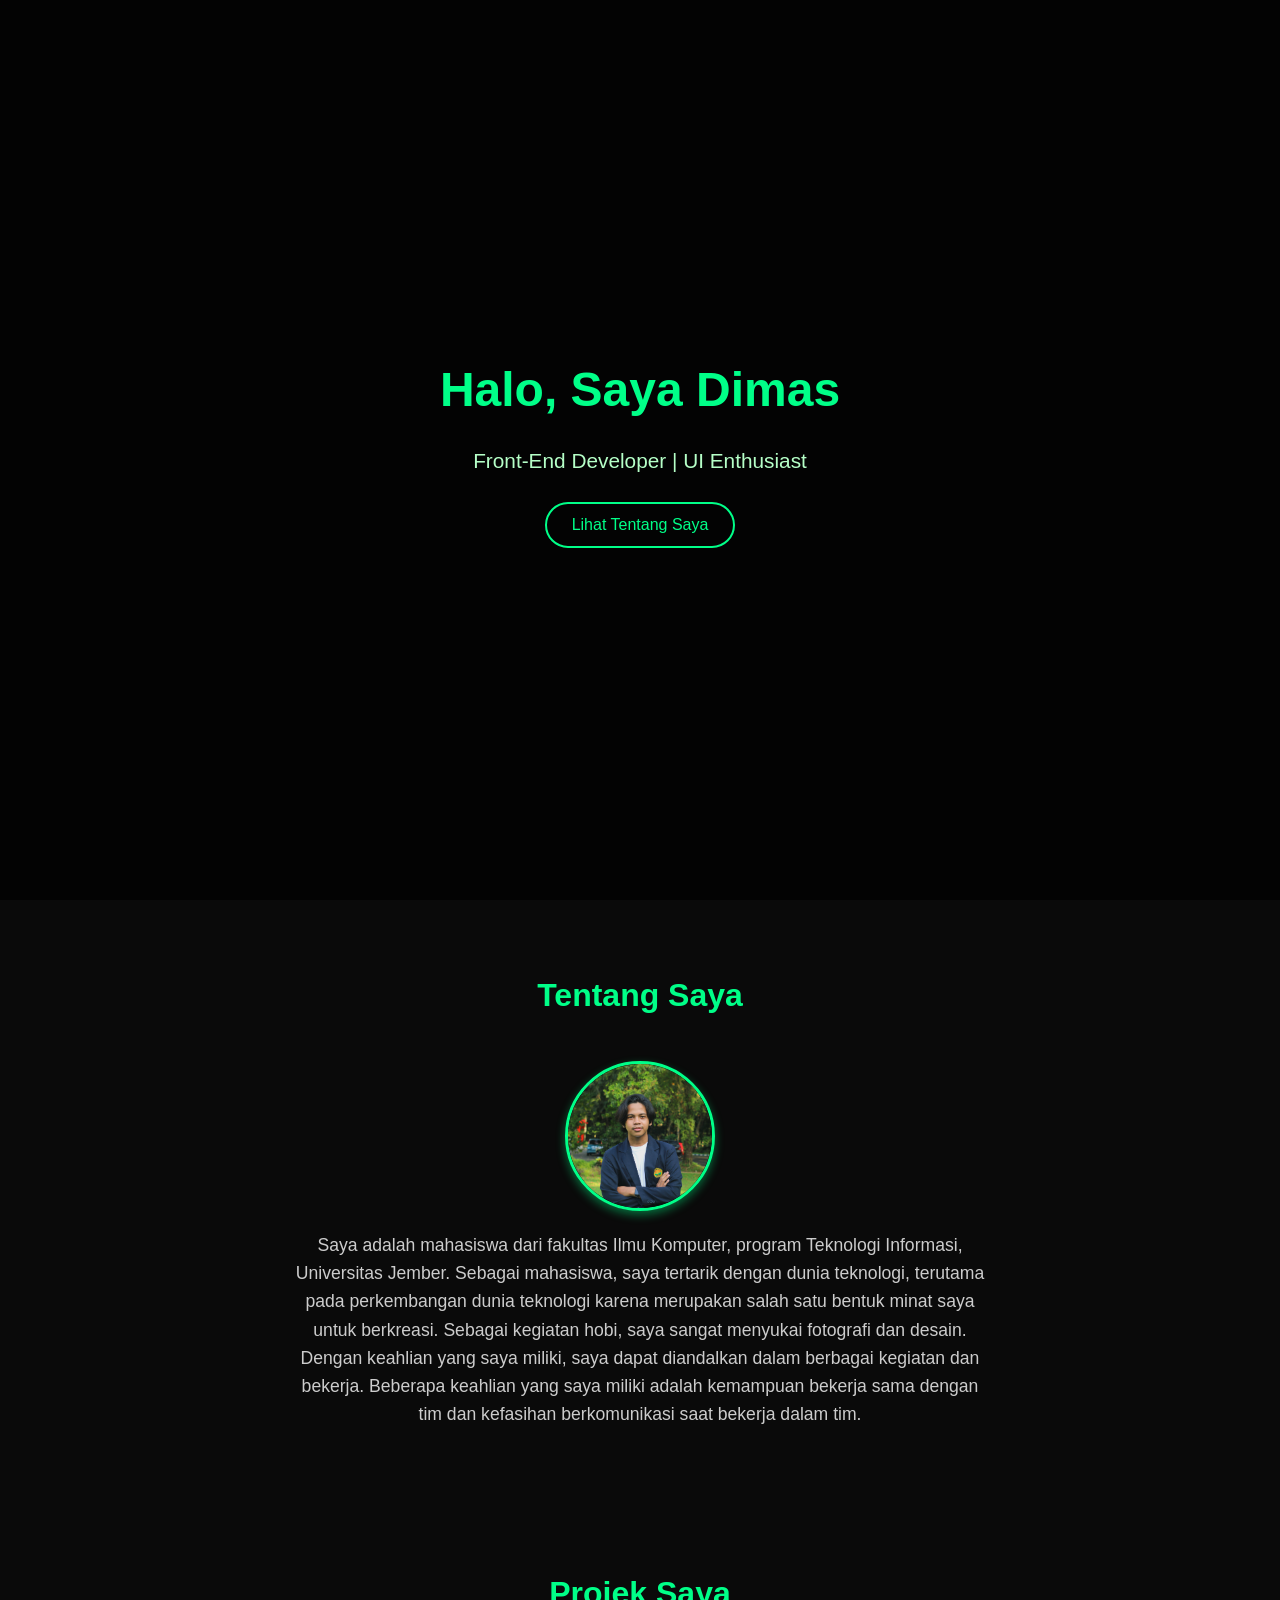
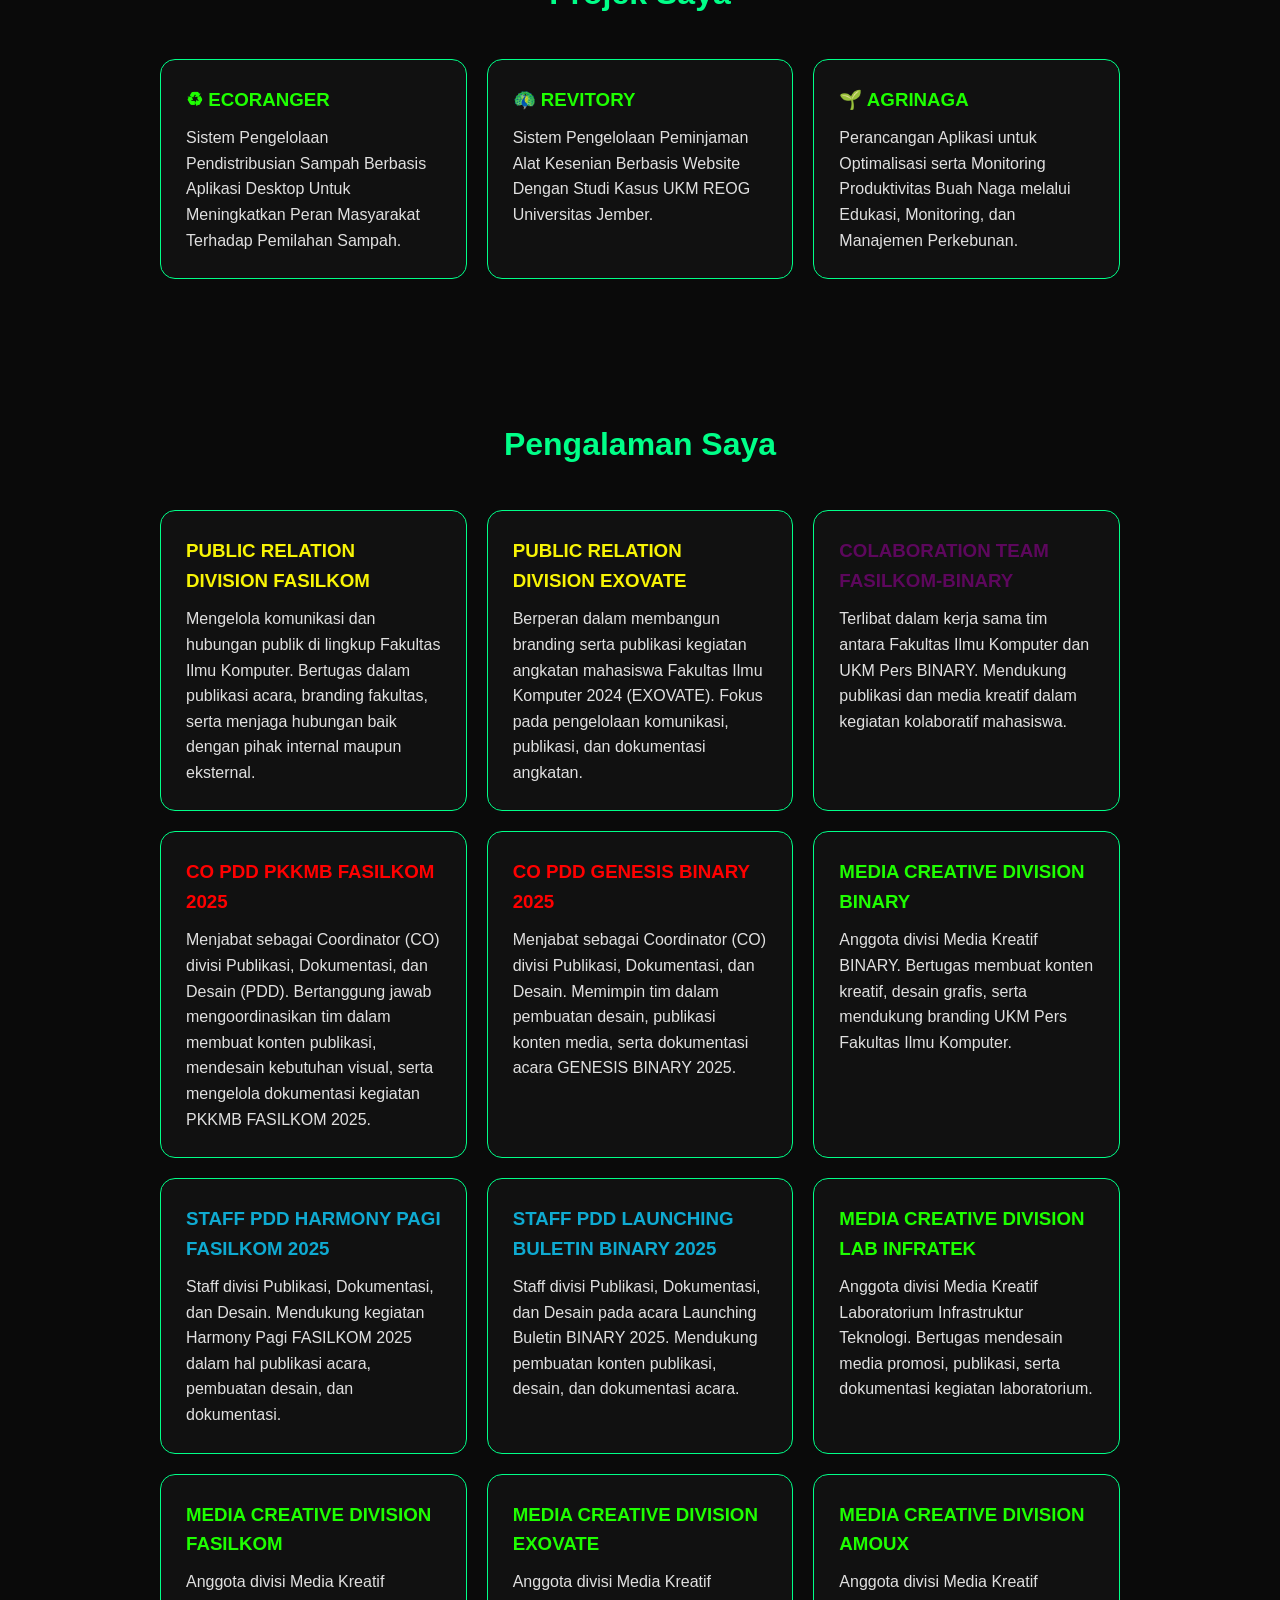
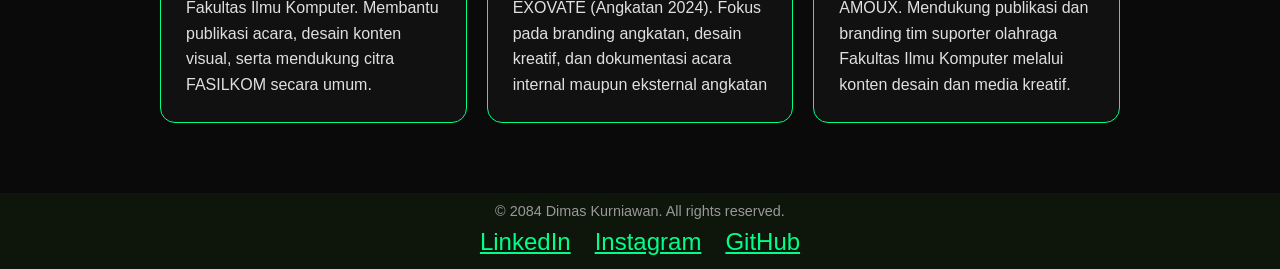
==== index.html @ 757dc5e6 "first" ====
<!DOCTYPE html>
<html lang="en">
<head>
  <meta charset="UTF-8">
  <meta name="viewport" content="width=device-width, initial-scale=1.0">
  <title>Porto Dimas</title>
  <link rel="stylesheet" href="./style.css">
</head>
<body>

  <!-- HERO -->
  <header class="hero">
    <div class="overlay">
      <h1>Halo, Saya Dimas</h1>
      <p>Front-End Developer | UI Enthusiast</p>
      
      <button onclick="scrollToAbout()">Lihat Tentang Saya</button>
    </div>
  </header>

  <!-- ABOUT -->
 <section id="about" class="about">
  <h2>Tentang Saya</h2>
  
  <!-- Foto -->
  <img src="foto gue.JPG" alt="Foto Saya" class="profile-pic">

  <p>
    Saya adalah mahasiswa dari fakultas Ilmu Komputer, program Teknologi Informasi, Universitas Jember. 
    Sebagai mahasiswa, saya tertarik dengan dunia teknologi, terutama pada perkembangan dunia teknologi karena merupakan salah 
    satu bentuk minat saya untuk berkreasi. Sebagai kegiatan hobi, saya sangat menyukai fotografi dan desain. Dengan keahlian yang saya miliki, saya dapat 
    diandalkan dalam berbagai kegiatan dan bekerja. Beberapa keahlian yang saya miliki adalah kemampuan bekerja sama dengan tim dan kefasihan berkomunikasi saat bekerja dalam tim.
  </p>
</section>

  <!-- PROJECTS -->
  <section class="projects-section">
    <h2>Projek Saya</h2>
    <div class="projects">
      <div class="card">
        <h3>♻ ECORANGER</h3>
        <p>Sistem Pengelolaan Pendistribusian Sampah Berbasis Aplikasi Desktop Untuk Meningkatkan Peran Masyarakat Terhadap Pemilahan Sampah.</p>
      </div>
      <div class="card">
        <h3>🦚 REVITORY</h3>
        <p>Sistem Pengelolaan Peminjaman Alat Kesenian Berbasis Website Dengan Studi Kasus UKM REOG Universitas Jember.</p>
      </div>
      <div class="card">
        <h3>🌱 AGRINAGA</h3>
        <p>Perancangan Aplikasi untuk Optimalisasi serta Monitoring Produktivitas Buah Naga melalui Edukasi, Monitoring, dan Manajemen Perkebunan.</p>
      </div>
    </div>
  </section>

   <section class="projects-section">
    <h2>Pengalaman Saya</h2>
    <div class="projects">

      <div class="card_1">
        <h3>PUBLIC RELATION DIVISION FASILKOM</h3>
        <p>Mengelola komunikasi dan hubungan publik di lingkup Fakultas Ilmu Komputer. Bertugas dalam publikasi acara, branding fakultas, serta menjaga hubungan baik dengan pihak internal maupun eksternal.</p>
      </div>

      <div class="card_1">
        <h3>PUBLIC RELATION DIVISION EXOVATE</h3>
        <p>Berperan dalam membangun branding serta publikasi kegiatan angkatan mahasiswa Fakultas Ilmu Komputer 2024 (EXOVATE). Fokus pada pengelolaan komunikasi, publikasi, dan dokumentasi angkatan.</p>
      </div>

      <div class="card_0">
        <h3>COLABORATION TEAM FASILKOM-BINARY</h3>
        <p>Terlibat dalam kerja sama tim antara Fakultas Ilmu Komputer dan UKM Pers BINARY. Mendukung publikasi dan media kreatif dalam kegiatan kolaboratif mahasiswa.</p>
      </div>

      <div class="card_2">
        <h3>CO PDD PKKMB FASILKOM 2025</h3>
        <p>Menjabat sebagai Coordinator (CO) divisi Publikasi, Dokumentasi, dan Desain (PDD).
Bertanggung jawab mengoordinasikan tim dalam membuat konten publikasi, mendesain kebutuhan visual, serta mengelola dokumentasi kegiatan PKKMB FASILKOM 2025.</p>
      </div>

      <div class="card_2">
        <h3>CO PDD GENESIS BINARY 2025</h3>
        <p>Menjabat sebagai Coordinator (CO) divisi Publikasi, Dokumentasi, dan Desain.
Memimpin tim dalam pembuatan desain, publikasi konten media, serta dokumentasi acara GENESIS BINARY 2025.</p>
      </div>

      <div class="card">
        <h3>MEDIA CREATIVE DIVISION BINARY</h3>
        <p>Anggota divisi Media Kreatif BINARY. Bertugas membuat konten kreatif, desain grafis, serta mendukung branding UKM Pers Fakultas Ilmu Komputer.</p>
      </div>

      <div class="card_3">
        <h3>STAFF PDD HARMONY PAGI FASILKOM 2025</h3>
        <p>Staff divisi Publikasi, Dokumentasi, dan Desain. Mendukung kegiatan Harmony Pagi FASILKOM 2025 dalam hal publikasi acara, pembuatan desain, dan dokumentasi.</p>
      </div>

      <div class="card_3">
        <h3>STAFF PDD LAUNCHING BULETIN BINARY 2025</h3>
        <p>Staff divisi Publikasi, Dokumentasi, dan Desain pada acara Launching Buletin BINARY 2025. Mendukung pembuatan konten publikasi, desain, dan dokumentasi acara.</p>
      </div>

      <div class="card">
        <h3>MEDIA CREATIVE DIVISION LAB INFRATEK</h3>
        <p>Anggota divisi Media Kreatif Laboratorium Infrastruktur Teknologi. Bertugas mendesain media promosi, publikasi, serta dokumentasi kegiatan laboratorium.</p>
      </div>

      <div class="card">
        <h3>MEDIA CREATIVE DIVISION FASILKOM</h3>
        <p>Anggota divisi Media Kreatif Fakultas Ilmu Komputer. Membantu publikasi acara, desain konten visual, serta mendukung citra FASILKOM secara umum.</p>
      </div>

      <div class="card">
        <h3>MEDIA CREATIVE DIVISION EXOVATE</h3>
        <p>Anggota divisi Media Kreatif EXOVATE (Angkatan 2024). Fokus pada branding angkatan, desain kreatif, dan dokumentasi acara internal maupun eksternal angkatan</p>
      </div>

      <div class="card">
        <h3>MEDIA CREATIVE DIVISION AMOUX</h3>
        <p>Anggota divisi Media Kreatif AMOUX. Mendukung publikasi dan branding tim suporter olahraga Fakultas Ilmu Komputer melalui konten desain dan media kreatif.</p>
      </div>

    </div>
  </section>

    <!-- FOOTER -->
<footer>
  <p>&copy; 2084 Dimas Kurniawan. All rights reserved.</p>
  <div class="socials">
    <a href="https://id.linkedin.com/in/dimas-kurniawan-h" target="_blank">LinkedIn</a>
    <a href="https://www.instagram.com/dmskrnwnhrynt?igsh=MWt2Z2RvbDR1MTg1Yg==" target="_blank">Instagram</a>
    <a href="https://github.com/Dimas1007?tab=following" target="_blank">GitHub</a>
  </div>
</footer>

  <script src="porto.js"></script>
</body>
</html>
---- style.css ----
/* Reset */
* {
  margin: 0;
  padding: 0;
  box-sizing: border-box;
}

body {
  font-family: "Segoe UI", sans-serif;
  background: #0a0a0a;
  color: #e0e0e0;
  line-height: 1.6;
}

/* HERO */
.hero {
  height: 100vh;
  background: url('https://picsum.photos/1920/1080?blur') center/cover no-repeat;
  position: relative;
}

.hero .overlay {
  background: rgba(0, 0, 0, 0.7);
  height: 100%;
  display: flex;
  flex-direction: column;
  justify-content: center;
  align-items: center;
  text-align: center;
  padding: 20px;
}

.hero h1 {
  font-size: 3rem;
  color: #00ff88;
  margin-bottom: 15px;
}

.hero p {
  font-size: 1.3rem;
  margin-bottom: 25px;
  color: #b5ffc7;
}

.hero button {
  padding: 12px 25px;
  font-size: 1rem;
  border: 2px solid #00ff88;
  background: transparent;
  color: #00ff88;
  border-radius: 30px;
  cursor: pointer;
  transition: 0.3s;
}

.hero button:hover {
  background: #00ff88;
  color: #0a0a0a;
}

/* Sections */
section {
  padding: 70px 20px;
  max-width: 1000px;
  margin: auto;
}

section h2 {
  text-align: center;
  color: #00ff88;
  font-size: 2rem;
  margin-bottom: 40px;
}

.about p {
  text-align: center;
  max-width: 700px;
  margin: auto;
  color: #ccc;
  font-size: 1.1rem;
}

/* Projects */
.projects {
  display: grid;
  grid-template-columns: repeat(auto-fit, minmax(260px, 1fr));
  gap: 20px;
}

.profile-pic {
  width: 150px;
  height: 150px;
  border-radius: 50%;
  object-fit: cover;
  margin: 20px auto;
  display: block;
  border: 3px solid #00ff88;
  box-shadow: 0 4px 10px rgba(0, 255, 136, 0.4);
}
.card {
  background: #111;
  padding: 25px;
  border-radius: 15px;
  border: 1px solid #00ff88;
  transition: transform 0.3s ease, box-shadow 0.3s ease;
}

.card:hover {
  transform: translateY(-10px);
  box-shadow: 0 0 20px #0a1f5c;
}

.card h3 {
  color: #1eff00;
  margin-bottom: 10px;
}

.card_0 {
  background: #111;
  padding: 25px;
  border-radius: 15px;
  border: 1px solid #00ff88;
  transition: transform 0.3s ease, box-shadow 0.3s ease;
}

.card_0:hover {
  transform: translateY(-10px);
  box-shadow: 0 0 20px #0a1f5c;
}

.card_0 h3 {
  color: #800380af;
  margin-bottom: 10px;
}

.card_1 {
  background: #111;
  padding: 25px;
  border-radius: 15px;
  border: 1px solid #00ff88;
  transition: transform 0.3s ease, box-shadow 0.3s ease;
}

.card_1:hover {
  transform: translateY(-10px);
  box-shadow: 0 0 20px #0a1f5c;
}

.card_1 h3 {
  color: #f8f405;
  margin-bottom: 10px;
}

.card_2 {
  background: #111;
  padding: 25px;
  border-radius: 15px;
  border: 1px solid #00ff88;
  transition: transform 0.3s ease, box-shadow 0.3s ease;
}

.card_2:hover {
  transform: translateY(-10px);
  box-shadow: 0 0 20px #0a1f5c;
}

.card_2 h3 {
  color: #ff0000;
  margin-bottom: 10px;
}

.card_3 {
  background: #111;
  padding: 25px;
  border-radius: 15px;
  border: 1px solid #00ff88;
  transition: transform 0.3s ease, box-shadow 0.3s ease;
}

.card_3:hover {
  transform: translateY(-10px);
  box-shadow: 0 0 20px #0a1f5c;
}

.card_3 h3 {
  color: #0faad1;
  margin-bottom: 10px;
}

/* Footer */
footer {
  background: #20420e35;
  text-align: center;
  padding: 7px;
  color: #999;
  font-size: 0.9rem;

  .socials a {
  margin: 0 10px;
  font-size: 1.5rem;
  color: #00ff88;
  transition: transform 0.3s, color 0.3s;
}

.socials a:hover {
  color: #ffffff;
  transform: scale(1.2);
}
}
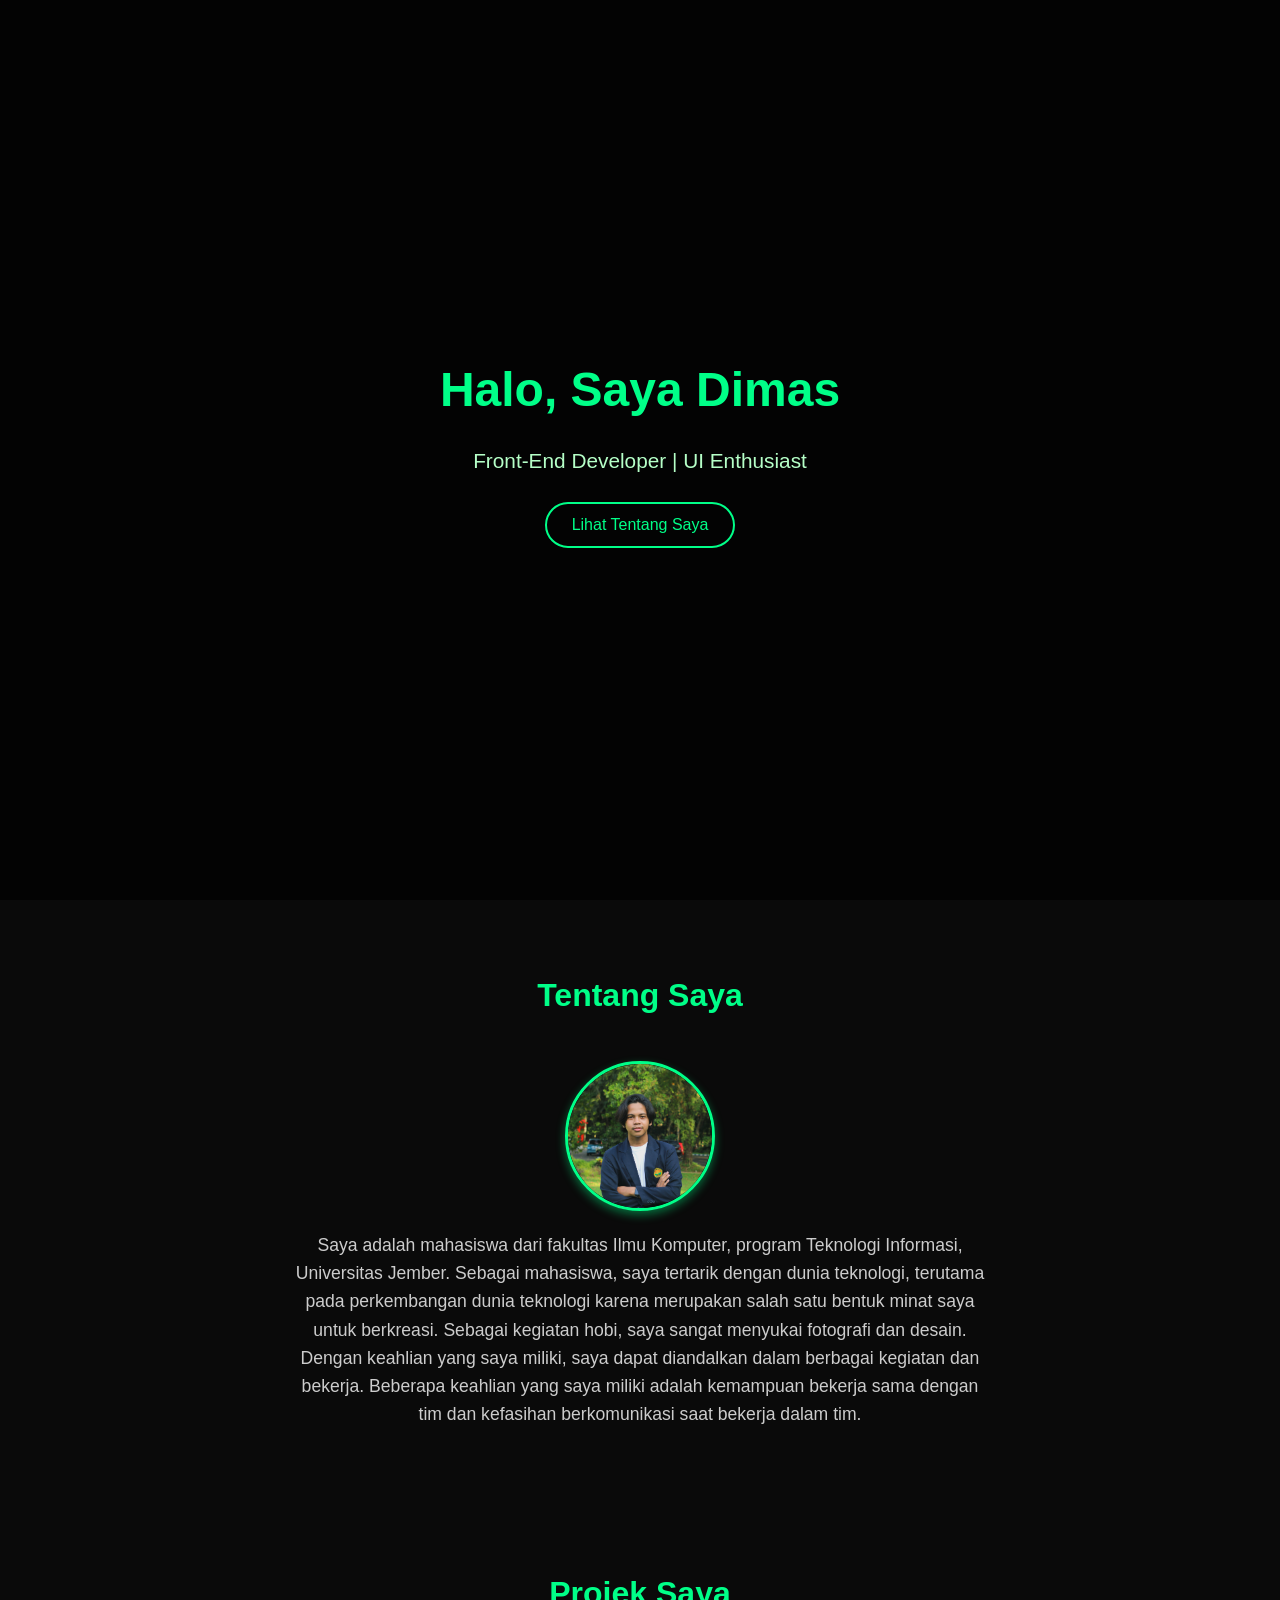
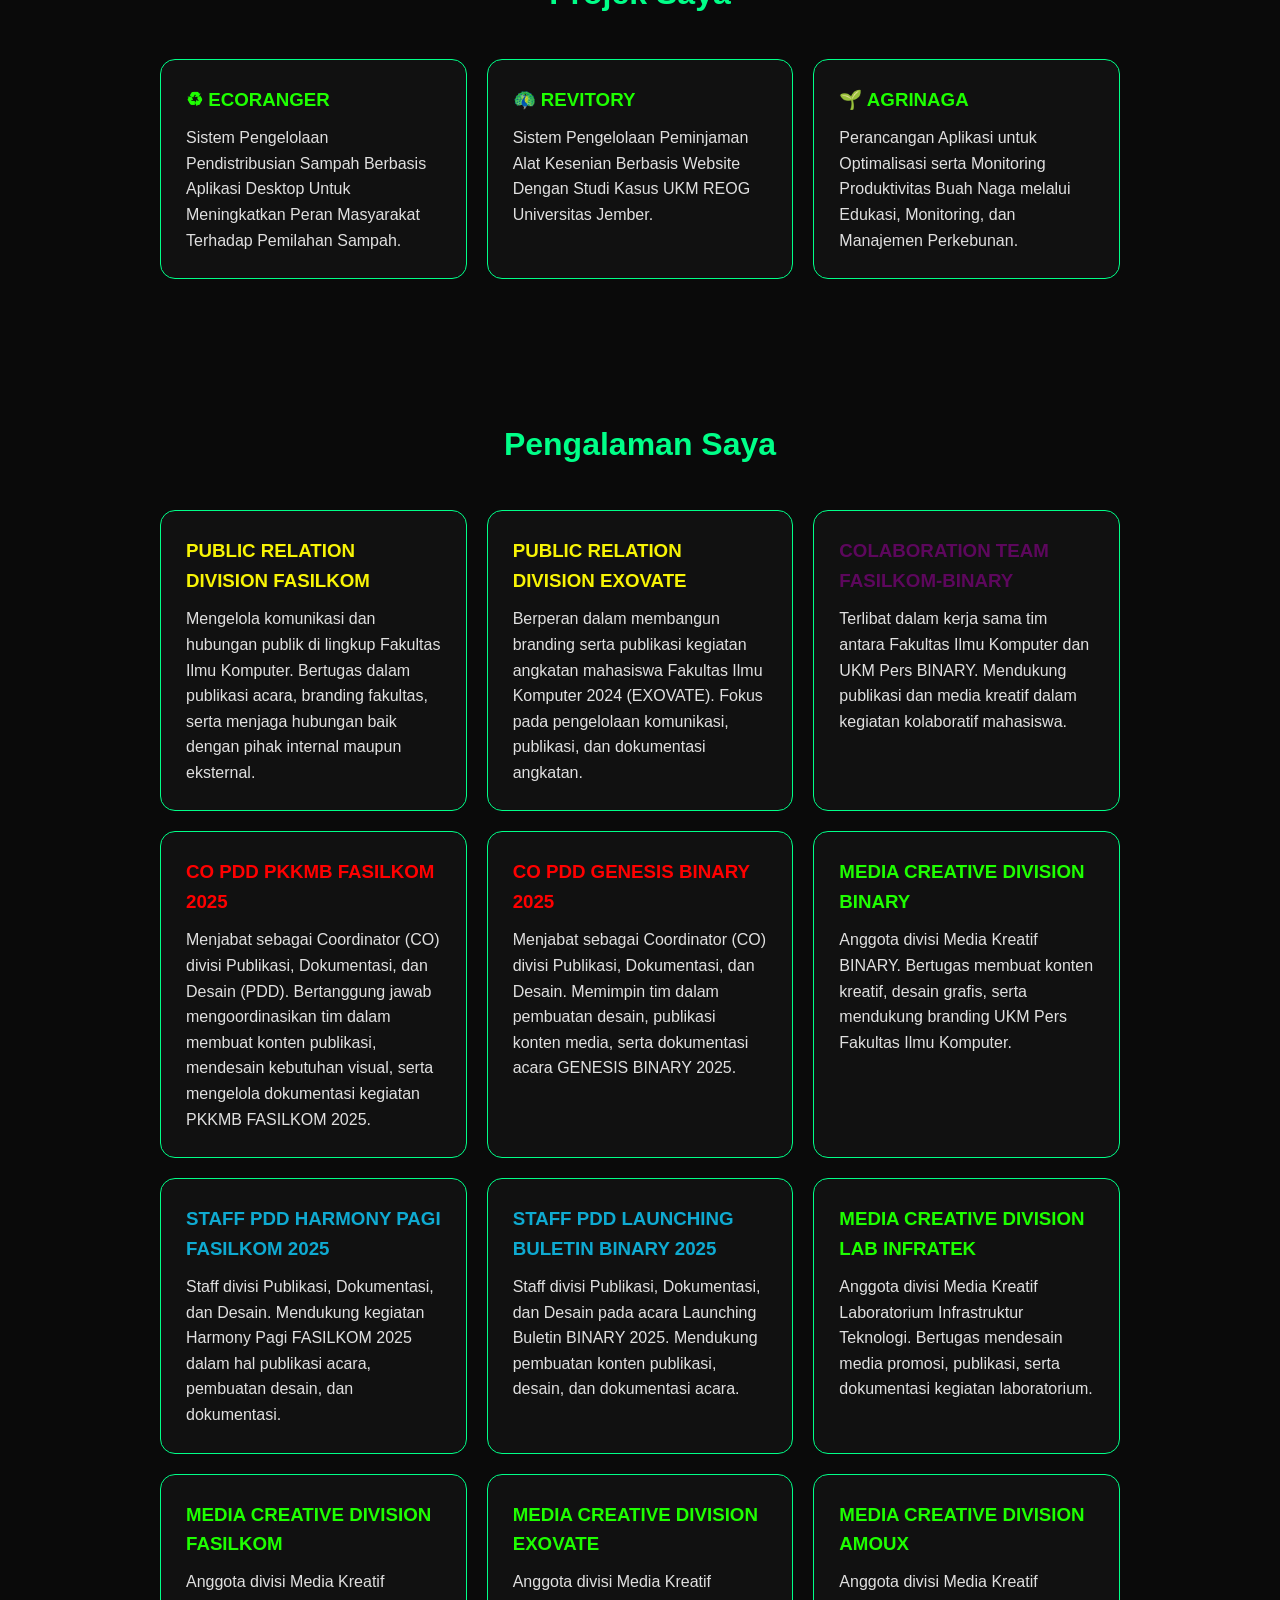
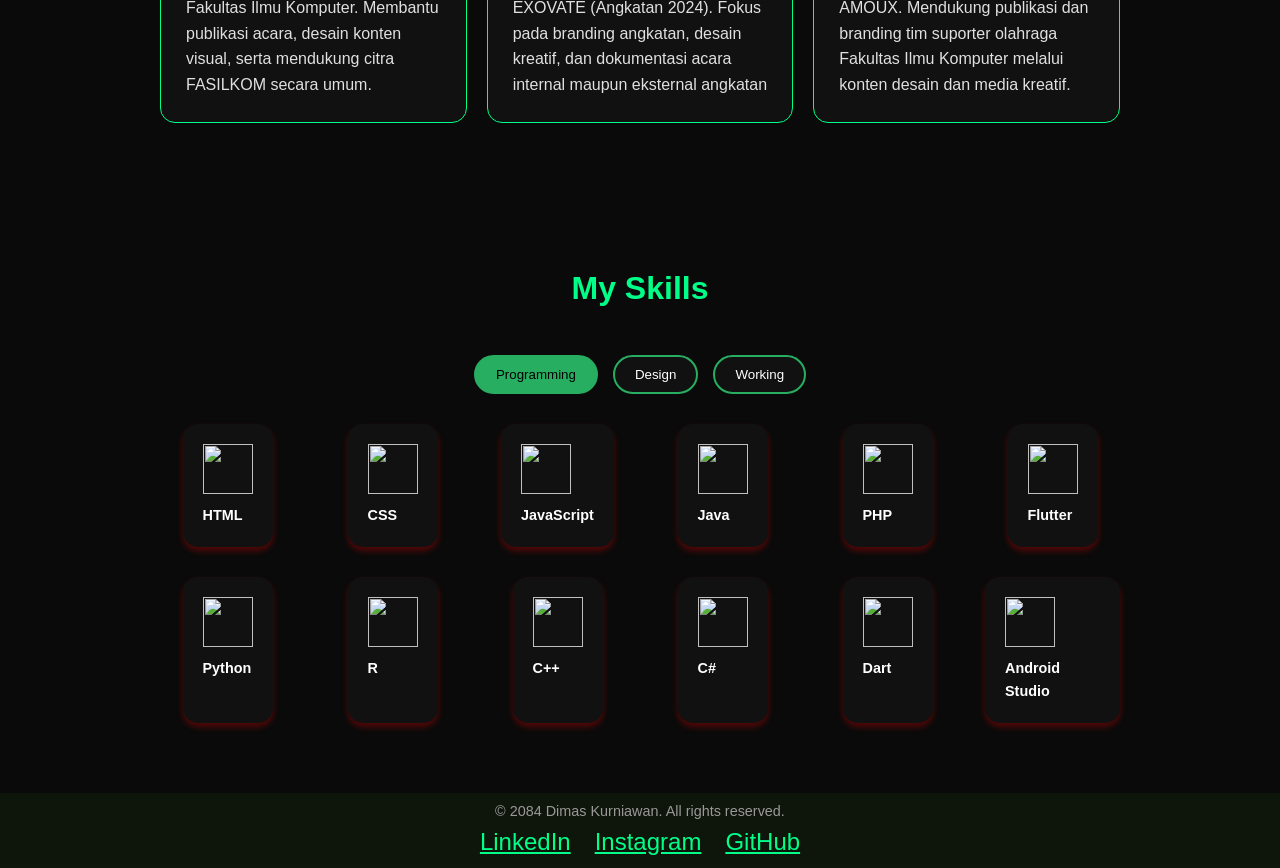
==== commit 18fbd32b: "First commit: Portfolio Website" ====
--- a/index.html
+++ b/index.html
@@ -4,6 +4,7 @@
   <meta charset="UTF-8">
   <meta name="viewport" content="width=device-width, initial-scale=1.0">
   <title>Porto Dimas</title>
+  <link rel="stylesheet" href="https://cdnjs.cloudflare.com/ajax/libs/font-awesome/6.5.0/css/all.min.css">
   <link rel="stylesheet" href="./style.css">
 </head>
 <body>
@@ -121,6 +122,53 @@
     </div>
   </section>
 
+<!-- SKILLS -->
+<section id="skills" class="skills-section">
+  <h2>My Skills</h2>
+  
+  <!-- Tabs -->
+  <div class="tabs">
+    <button class="tab-button active" onclick="showTab('programming')">Programming</button>
+    <button class="tab-button" onclick="showTab('design')">Design</button>
+    <button class="tab-button" onclick="showTab('working')">Working</button>
+  </div>
+
+  <!-- Programming Skills -->
+  <div id="programming" class="tab-content active">
+    <div class="skills-grid">
+      <div class="skill"><img src="https://cdn.jsdelivr.net/gh/devicons/devicon/icons/html5/html5-original.svg"><p>HTML</p></div>
+      <div class="skill"><img src="https://cdn.jsdelivr.net/gh/devicons/devicon/icons/css3/css3-original.svg"><p>CSS</p></div>
+      <div class="skill"><img src="https://cdn.jsdelivr.net/gh/devicons/devicon/icons/javascript/javascript-original.svg"><p>JavaScript</p></div>
+      <div class="skill"><img src="https://cdn.jsdelivr.net/gh/devicons/devicon/icons/java/java-original.svg"><p>Java</p></div>
+      <div class="skill"><img src="https://cdn.jsdelivr.net/gh/devicons/devicon/icons/php/php-original.svg"><p>PHP</p></div>
+      <div class="skill"><img src="https://cdn.jsdelivr.net/gh/devicons/devicon/icons/flutter/flutter-original.svg"><p>Flutter</p></div>
+      <div class="skill"><img src="https://cdn.jsdelivr.net/gh/devicons/devicon/icons/python/python-original.svg"><p>Python</p></div>
+      <div class="skill"><img src="https://cdn.jsdelivr.net/gh/devicons/devicon/icons/r/r-original.svg"><p>R</p></div>
+      <div class="skill"><img src="https://cdn.jsdelivr.net/gh/devicons/devicon/icons/cplusplus/cplusplus-original.svg"><p>C++</p></div>
+      <div class="skill"><img src="https://cdn.jsdelivr.net/gh/devicons/devicon/icons/csharp/csharp-original.svg"><p>C#</p></div>
+      <div class="skill"><img src="https://cdn.jsdelivr.net/gh/devicons/devicon/icons/dart/dart-original.svg"><p>Dart</p></div>
+      <div class="skill"><img src="https://cdn.jsdelivr.net/gh/devicons/devicon/icons/androidstudio/androidstudio-original.svg"><p>Android Studio</p></div>
+    </div>
+  </div>
+
+  <!-- Design Skills -->
+  <div id="design" class="tab-content">
+  <div class="skills-grid">
+    <div class="skill"><img src="https://cdn.jsdelivr.net/gh/devicons/devicon/icons/figma/figma-original.svg"><p>Figma</p></div>
+    <div class="skill"><img src="https://cdn.simpleicons.org/canva/00C4CC"><p>Canva</p></div>
+    <div class="skill"><img src="cc.webp"><p>CapCut</p></div>
+    <div class="skill"><img src="adobe-after-effects-icon.svg"><p>After Effects</p></div>
+    <div class="skill"><img src="adobe-photoshop-icon.svg"><p>Photoshop</p></div>
+    <div class="skill"><img src="lr.png"><p>Lightroom</p></div>
+  </div>
+</div>
+
+  <!-- Working Skills -->
+  <div id="working" class="tab-content">
+    <p style="color: #ccc;">Coming Soon...</p>
+  </div>
+</section>
+
     <!-- FOOTER -->
 <footer>
   <p>&copy; 2084 Dimas Kurniawan. All rights reserved.</p>
--- a/style.css
+++ b/style.css
@@ -187,6 +187,81 @@
   margin-bottom: 10px;
 }
 
+/* Tabs */
+.tabs {
+  display: flex;
+  justify-content: center;
+  gap: 15px;
+  margin-bottom: 30px;
+}
+
+.tab-button {
+  padding: 10px 20px;
+  background: #111;
+  color: white;
+  border: 2px solid #27ae60;
+  border-radius: 20px;
+  cursor: pointer;
+  transition: 0.3s;
+}
+
+.tab-button.active,
+.tab-button:hover {
+  background: #27ae60;
+  color: black;
+}
+
+/* Tab content */
+.tab-content {
+  display: none;
+}
+
+.tab-content.active {
+  display: block;
+}
+
+/* Skills Grid */
+.skills-grid {
+  display: grid;
+  grid-template-columns: repeat(auto-fit, minmax(120px, 1fr));
+  gap: 30px;
+  justify-items: center;
+}
+
+.skill {
+  background: #111;
+  padding: 20px;
+  border-radius: 15px;
+  box-shadow: 0 4px 6px rgba(255, 0, 0, 0.3);
+  transition: transform 0.3s ease, box-shadow 0.3s ease;
+}
+
+.skill:hover {
+  transform: translateY(-10px);
+  box-shadow: 0 8px 14px rgba(4, 0, 255, 0.5);
+}
+
+.skill img {
+  width: 50px;
+  height: 50px;
+  margin-bottom: 10px;
+}
+
+.skill p {
+  color: white;
+  font-size: 0.9rem;
+  font-weight: bold;
+}
+
+/* Animasi hover khusus design */
+#design .skill img {
+  transition: transform 0.6s ease;
+}
+
+#design .skill:hover img {
+  transform: rotate(360deg);
+}
+
 /* Footer */
 footer {
   background: #20420e35;
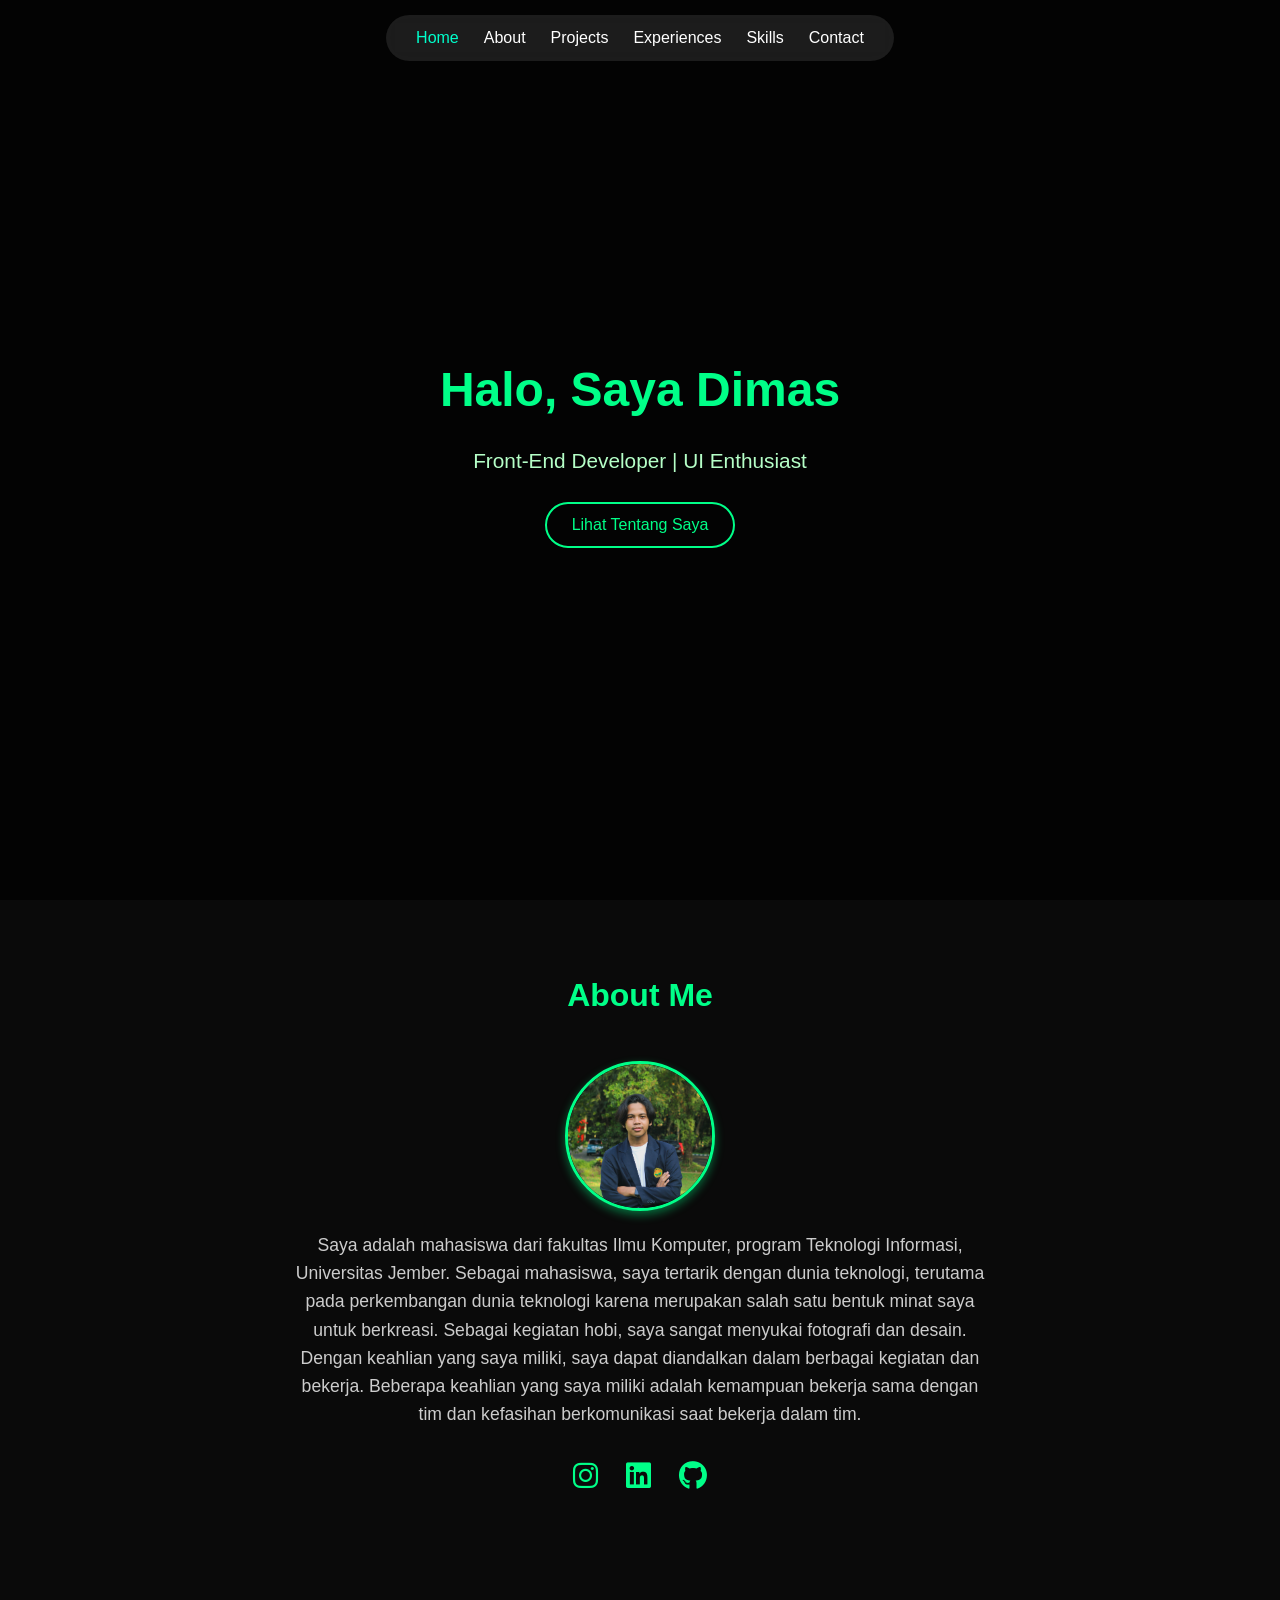
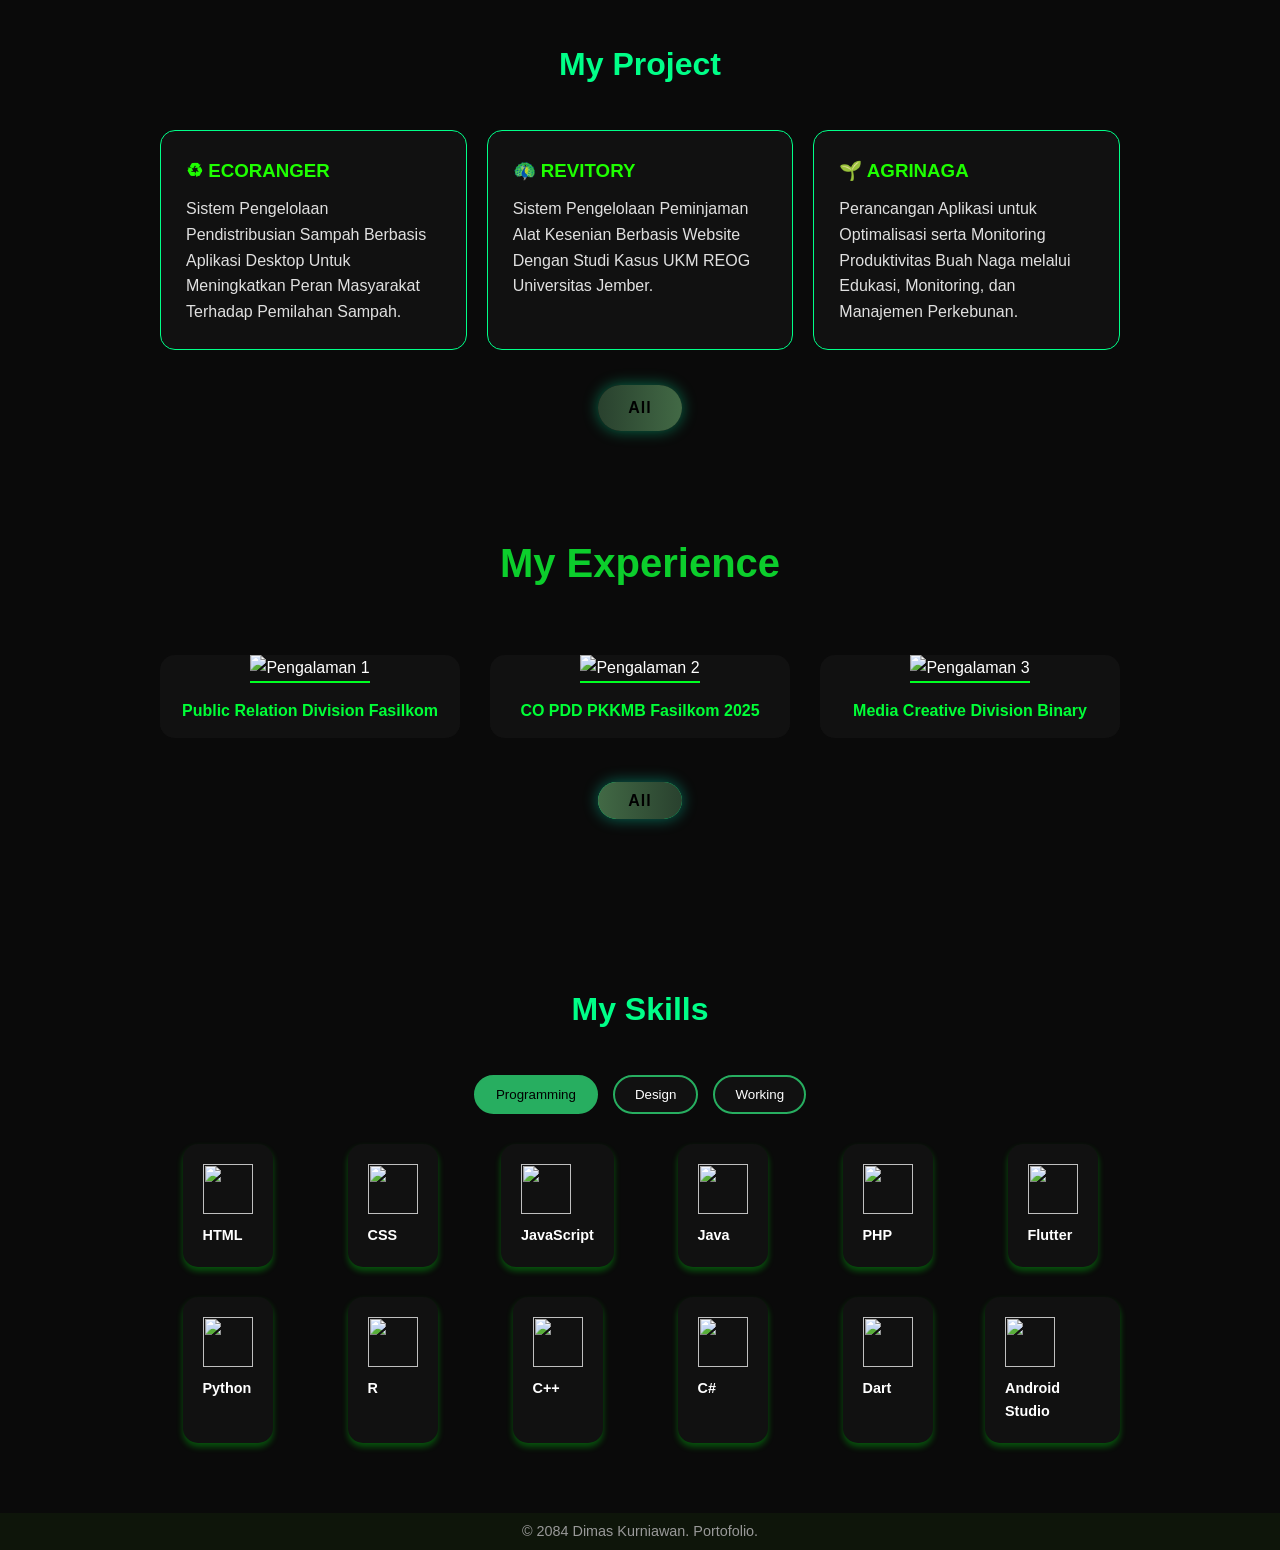
==== commit d2fc6486: "Initial commit" ====
--- a/index.html
+++ b/index.html
@@ -8,6 +8,32 @@
   <link rel="stylesheet" href="./style.css">
 </head>
 <body>
+
+<script>
+  window.addEventListener('scroll', function() {
+    const navbar = document.querySelector('.navbar');
+    navbar.classList.toggle('scrolled', window.scrollY > 50);
+  });
+</script>
+
+<!-- NAVBAR -->
+<nav class="navbar">
+  <div class="nav-container">
+    <!-- MENU -->
+    <ul class="nav-links">
+      <li><a href="index.html" class="active">Home</a></li>
+      <li><a href="#about">About</a></li>
+      <li><a href="project.html">Projects</a></li>
+      <li><a href="experience.html">Experiences</a></li>
+      <li><a href="#skills">Skills</a></li>
+      <li>
+        <a href="mailto:congle100706@gmail.com?" target="_blank">
+          Contact
+        </a>
+      </li>
+    </ul>
+  </div>
+</nav>
 
   <!-- HERO -->
   <header class="hero">
@@ -21,10 +47,8 @@
 
   <!-- ABOUT -->
  <section id="about" class="about">
-  <h2>Tentang Saya</h2>
-  
-  <!-- Foto -->
-  <img src="foto gue.JPG" alt="Foto Saya" class="profile-pic">
+  <h2>About Me</h2>
+  <img src="Image/foto gue.JPG" alt="Foto Saya" class="profile-pic">
 
   <p>
     Saya adalah mahasiswa dari fakultas Ilmu Komputer, program Teknologi Informasi, Universitas Jember. 
@@ -32,11 +56,17 @@
     satu bentuk minat saya untuk berkreasi. Sebagai kegiatan hobi, saya sangat menyukai fotografi dan desain. Dengan keahlian yang saya miliki, saya dapat 
     diandalkan dalam berbagai kegiatan dan bekerja. Beberapa keahlian yang saya miliki adalah kemampuan bekerja sama dengan tim dan kefasihan berkomunikasi saat bekerja dalam tim.
   </p>
+
+   <div class="social-icons">
+    <a href="https://www.instagram.com/dmskrnwnhrynt?igsh=MWt2Z2RvbDR1MTg1Yg==" target="_blank"><i class="fa-brands fa-instagram"></i></a>
+    <a href="https://id.linkedin.com/in/dimas-kurniawan-h" target="_blank"><i class="fa-brands fa-linkedin"></i></a>
+    <a href="https://github.com/Dimas1007?tab=following" target="_blank"><i class="fa-brands fa-github"></i></a>
+  </div>
 </section>
 
   <!-- PROJECTS -->
   <section class="projects-section">
-    <h2>Projek Saya</h2>
+    <h2>My Project</h2>
     <div class="projects">
       <div class="card">
         <h3>♻ ECORANGER</h3>
@@ -53,74 +83,47 @@
     </div>
   </section>
 
-   <section class="projects-section">
-    <h2>Pengalaman Saya</h2>
-    <div class="projects">
+  <!-- Tombol All -->
+  <div class="all-btn-container project-btn">
+    <a href="project.html" class="all-btn">All</a>
+  </div>
+</section>
 
-      <div class="card_1">
-        <h3>PUBLIC RELATION DIVISION FASILKOM</h3>
-        <p>Mengelola komunikasi dan hubungan publik di lingkup Fakultas Ilmu Komputer. Bertugas dalam publikasi acara, branding fakultas, serta menjaga hubungan baik dengan pihak internal maupun eksternal.</p>
+  <!-- ===== SECTION MY PENGALAMAN ===== -->
+<section id="pengalaman-preview" class="pengalaman-section">
+  <h2 class="section-title">My Experience</h2>
+
+  <div class="pengalaman-container">
+    <!-- Pengalaman 1 -->
+    <div class="pengalaman-card">
+      <img src="Image/pengalaman 1.jpg" alt="Pengalaman 1" class="pengalaman-img">
+      <div class="pengalaman-info">
+        <h3>Public Relation Division Fasilkom</h3>
       </div>
+    </div>
 
-      <div class="card_1">
-        <h3>PUBLIC RELATION DIVISION EXOVATE</h3>
-        <p>Berperan dalam membangun branding serta publikasi kegiatan angkatan mahasiswa Fakultas Ilmu Komputer 2024 (EXOVATE). Fokus pada pengelolaan komunikasi, publikasi, dan dokumentasi angkatan.</p>
+    <!-- Pengalaman 2 -->
+    <div class="pengalaman-card">
+      <img src="Image/pengalaman 2.jpg" alt="Pengalaman 2" class="pengalaman-img">
+      <div class="pengalaman-info">
+        <h3>CO PDD PKKMB Fasilkom 2025</h3>
       </div>
+    </div>
 
-      <div class="card_0">
-        <h3>COLABORATION TEAM FASILKOM-BINARY</h3>
-        <p>Terlibat dalam kerja sama tim antara Fakultas Ilmu Komputer dan UKM Pers BINARY. Mendukung publikasi dan media kreatif dalam kegiatan kolaboratif mahasiswa.</p>
+    <!-- Pengalaman 3 -->
+    <div class="pengalaman-card">
+      <img src="Image/pengalaman 3.jpeg" alt="Pengalaman 3" class="pengalaman-img">
+      <div class="pengalaman-info">
+        <h3>Media Creative Division Binary</h3>
       </div>
+    </div>
+  </div>
 
-      <div class="card_2">
-        <h3>CO PDD PKKMB FASILKOM 2025</h3>
-        <p>Menjabat sebagai Coordinator (CO) divisi Publikasi, Dokumentasi, dan Desain (PDD).
-Bertanggung jawab mengoordinasikan tim dalam membuat konten publikasi, mendesain kebutuhan visual, serta mengelola dokumentasi kegiatan PKKMB FASILKOM 2025.</p>
-      </div>
-
-      <div class="card_2">
-        <h3>CO PDD GENESIS BINARY 2025</h3>
-        <p>Menjabat sebagai Coordinator (CO) divisi Publikasi, Dokumentasi, dan Desain.
-Memimpin tim dalam pembuatan desain, publikasi konten media, serta dokumentasi acara GENESIS BINARY 2025.</p>
-      </div>
-
-      <div class="card">
-        <h3>MEDIA CREATIVE DIVISION BINARY</h3>
-        <p>Anggota divisi Media Kreatif BINARY. Bertugas membuat konten kreatif, desain grafis, serta mendukung branding UKM Pers Fakultas Ilmu Komputer.</p>
-      </div>
-
-      <div class="card_3">
-        <h3>STAFF PDD HARMONY PAGI FASILKOM 2025</h3>
-        <p>Staff divisi Publikasi, Dokumentasi, dan Desain. Mendukung kegiatan Harmony Pagi FASILKOM 2025 dalam hal publikasi acara, pembuatan desain, dan dokumentasi.</p>
-      </div>
-
-      <div class="card_3">
-        <h3>STAFF PDD LAUNCHING BULETIN BINARY 2025</h3>
-        <p>Staff divisi Publikasi, Dokumentasi, dan Desain pada acara Launching Buletin BINARY 2025. Mendukung pembuatan konten publikasi, desain, dan dokumentasi acara.</p>
-      </div>
-
-      <div class="card">
-        <h3>MEDIA CREATIVE DIVISION LAB INFRATEK</h3>
-        <p>Anggota divisi Media Kreatif Laboratorium Infrastruktur Teknologi. Bertugas mendesain media promosi, publikasi, serta dokumentasi kegiatan laboratorium.</p>
-      </div>
-
-      <div class="card">
-        <h3>MEDIA CREATIVE DIVISION FASILKOM</h3>
-        <p>Anggota divisi Media Kreatif Fakultas Ilmu Komputer. Membantu publikasi acara, desain konten visual, serta mendukung citra FASILKOM secara umum.</p>
-      </div>
-
-      <div class="card">
-        <h3>MEDIA CREATIVE DIVISION EXOVATE</h3>
-        <p>Anggota divisi Media Kreatif EXOVATE (Angkatan 2024). Fokus pada branding angkatan, desain kreatif, dan dokumentasi acara internal maupun eksternal angkatan</p>
-      </div>
-
-      <div class="card">
-        <h3>MEDIA CREATIVE DIVISION AMOUX</h3>
-        <p>Anggota divisi Media Kreatif AMOUX. Mendukung publikasi dan branding tim suporter olahraga Fakultas Ilmu Komputer melalui konten desain dan media kreatif.</p>
-      </div>
-
-    </div>
-  </section>
+  <!-- Tombol All -->
+  <div class="all-btn-container experience-btn">
+    <a href="experience.html" class="all-btn">All</a>
+  </div>
+</section>
 
 <!-- SKILLS -->
 <section id="skills" class="skills-section">
@@ -156,10 +159,10 @@
   <div class="skills-grid">
     <div class="skill"><img src="https://cdn.jsdelivr.net/gh/devicons/devicon/icons/figma/figma-original.svg"><p>Figma</p></div>
     <div class="skill"><img src="https://cdn.simpleicons.org/canva/00C4CC"><p>Canva</p></div>
-    <div class="skill"><img src="cc.webp"><p>CapCut</p></div>
-    <div class="skill"><img src="adobe-after-effects-icon.svg"><p>After Effects</p></div>
-    <div class="skill"><img src="adobe-photoshop-icon.svg"><p>Photoshop</p></div>
-    <div class="skill"><img src="lr.png"><p>Lightroom</p></div>
+    <div class="skill"><img src="Image/capcut.webp"><p>CapCut</p></div>
+    <div class="skill"><img src="Image/aftereffects.svg"><p>After Effects</p></div>
+    <div class="skill"><img src="Image/photoshop.svg"><p>Photoshop</p></div>
+    <div class="skill"><img src="Image/lightroom.png"><p>Lightroom</p></div>
   </div>
 </div>
 
@@ -170,13 +173,8 @@
 </section>
 
     <!-- FOOTER -->
-<footer>
-  <p>&copy; 2084 Dimas Kurniawan. All rights reserved.</p>
-  <div class="socials">
-    <a href="https://id.linkedin.com/in/dimas-kurniawan-h" target="_blank">LinkedIn</a>
-    <a href="https://www.instagram.com/dmskrnwnhrynt?igsh=MWt2Z2RvbDR1MTg1Yg==" target="_blank">Instagram</a>
-    <a href="https://github.com/Dimas1007?tab=following" target="_blank">GitHub</a>
-  </div>
+<footer id="social">
+  <p>&copy; 2084 Dimas Kurniawan. Portofolio.</p>
 </footer>
 
   <script src="porto.js"></script>
--- a/style.css
+++ b/style.css
@@ -10,6 +10,67 @@
   background: #0a0a0a;
   color: #e0e0e0;
   line-height: 1.6;
+}
+
+/* ===== NAVBAR TRANSPARAN ===== */
+.navbar {
+  position: fixed;
+  top: 0;
+  width: 100%;
+  padding: 15px 60px;
+  display: flex;
+  justify-content: center;
+  align-items: center;
+  background: transparent;
+  z-index: 1000;
+  transition: 0.3s;
+}
+
+/* Tambahan efek sedikit saat discroll */
+.navbar.scrolled {
+  background: rgba(0, 0, 0, 0.6);
+  backdrop-filter: blur(10px);
+  box-shadow: 0 4px 15px rgba(0, 0, 0, 0.3);
+}
+
+.nav-container {
+  display: flex;
+  align-items: center;
+  justify-content: center;
+  width: 100%;
+}
+
+/* ===== MENU ===== */
+.nav-links {
+  list-style: none;
+  display: flex;
+  gap: 25px;
+  background: rgba(255, 255, 255, 0.1);
+  padding: 10px 30px;
+  border-radius: 30px;
+  backdrop-filter: blur(10px);
+}
+
+.nav-links a {
+  color: #fff;
+  text-decoration: none;
+  font-weight: 500;
+  transition: 0.3s;
+}
+
+.nav-links a:hover,
+.nav-links a.active {
+  color: #00ffcc;
+}
+
+
+/* Tambahkan jarak agar konten tidak tertutup navbar */
+header.hero, section {
+  scroll-margin-top: 80px;
+}
+
+html {
+  scroll-behavior: smooth;
 }
 
 /* HERO */
@@ -80,7 +141,40 @@
   font-size: 1.1rem;
 }
 
-/* Projects */
+/* Sosial Media Icons di About */
+.social-icons {
+  margin-top: 25px;
+  text-align: center;
+}
+
+.social-icons a {
+  color: #00ff88;
+  font-size: 1.8rem;
+  margin: 0 12px;
+  transition: transform 0.3s ease, color 0.3s ease;
+}
+
+.social-icons a:hover {
+  color: #ffffff;
+  transform: scale(1.3);
+}
+
+.social-icons {
+  opacity: 0;
+  transform: translateY(20px);
+  animation: fadeInUp 1s ease forwards;
+  animation-delay: 0.3s;
+}
+
+@keyframes fadeInUp {
+  to {
+    opacity: 1;
+    transform: translateY(0);
+  }
+}
+
+/* ===== PROJECT SECTION ===== */
+
 .projects {
   display: grid;
   grid-template-columns: repeat(auto-fit, minmax(260px, 1fr));
@@ -165,7 +259,7 @@
 }
 
 .card_2 h3 {
-  color: #ff0000;
+  color: #11e62d;
   margin-bottom: 10px;
 }
 
@@ -220,7 +314,124 @@
   display: block;
 }
 
-/* Skills Grid */
+/* ===== MY PENGALAMAN SECTION ===== */
+.pengalaman-section {
+  text-align: center;
+  padding: 100px 0;
+  color: white;
+}
+
+.section-title {
+  font-size: 2.5rem;
+  font-weight: 700;
+  margin-bottom: 60px;
+  color: #0cce2c;
+}
+
+/* Container 3 kolom sejajar */
+.pengalaman-container {
+  display: flex;
+  justify-content: center;
+  align-items: flex-start;
+  gap: 30px;
+  flex-wrap: wrap;
+}
+
+/* Card */
+.pengalaman-card {
+  background: #111;
+  border-radius: 15px;
+  overflow: hidden;
+  width: 300px;
+  transition: transform 0.3s, box-shadow 0.3s;
+}
+
+.pengalaman-card:hover {
+  transform: translateY(-8px);
+  box-shadow: 0 8px 25px rgba(3, 253, 15, 0.3);
+}
+
+/* Foto atas */
+.pengalaman-img {
+  width: 100%;
+  height: 200px;
+  object-fit: cover;
+  border-bottom: 2px solid #00ff22;
+}
+
+/* Info bawah */
+.pengalaman-info {
+  background: #111;
+  padding: 15px 10px;
+}
+
+.pengalaman-info h3 {
+  color: #00ff37;
+  font-size: 1rem;
+  font-weight: 600;
+}
+
+/* ===== TOMBOL ALL ===== */
+.all-btn-container {
+  margin-top: 50px;
+}
+
+.all-btn {
+  background: linear-gradient(90deg, #426945, #29412e);
+  padding: 12px 40px;
+  border-radius: 30px;
+  text-decoration: none;
+  color: white;
+  font-weight: 600;
+  letter-spacing: 1px;
+  box-shadow: 0 0 15px rgba(0, 255, 204, 0.4);
+  transition: all 0.3s;
+}
+
+.all-btn:hover {
+  transform: scale(1.05);
+  box-shadow: 0 0 20px rgba(0, 255, 204, 0.4);
+}
+
+/* Efek tambahan khusus tombol All Project */
+.all-btn-container:nth-of-type(1) .all-btn {
+  background: linear-gradient(90deg, #29412e, #426945);
+  box-shadow: 0 0 15px rgba(0, 255, 170, 0.4);
+}
+
+.all-btn-container:nth-of-type(1) .all-btn:hover {
+  box-shadow: 0 0 25px rgba(0, 255, 204, 0.4);
+  transform: scale(1.08);
+}
+
+.all-btn {
+  background-color: #00ff88;
+  color: #000;
+  padding: 10px 30px;
+  border-radius: 30px;
+  text-decoration: none;
+  font-weight: 600;
+  transition: 0.3s ease;
+}
+
+.all-btn:hover {
+  background-color: #00cc6a;
+  transform: scale(1.05);
+}
+
+.project-btn {
+  display: flex;
+  justify-content: center; /* Biar tombol di tengah */
+  margin-top: -35px;        /* Jarak dari elemen atas */
+  position: relative; 
+}
+
+.experience-btn {
+  position: static; /* Normal, nggak naik */
+}
+
+
+/* ===== MY SKILLS SECTION ===== */
 .skills-grid {
   display: grid;
   grid-template-columns: repeat(auto-fit, minmax(120px, 1fr));
@@ -232,7 +443,7 @@
   background: #111;
   padding: 20px;
   border-radius: 15px;
-  box-shadow: 0 4px 6px rgba(255, 0, 0, 0.3);
+  box-shadow: 0 4px 6px rgba(0, 255, 21, 0.3);
   transition: transform 0.3s ease, box-shadow 0.3s ease;
 }
 
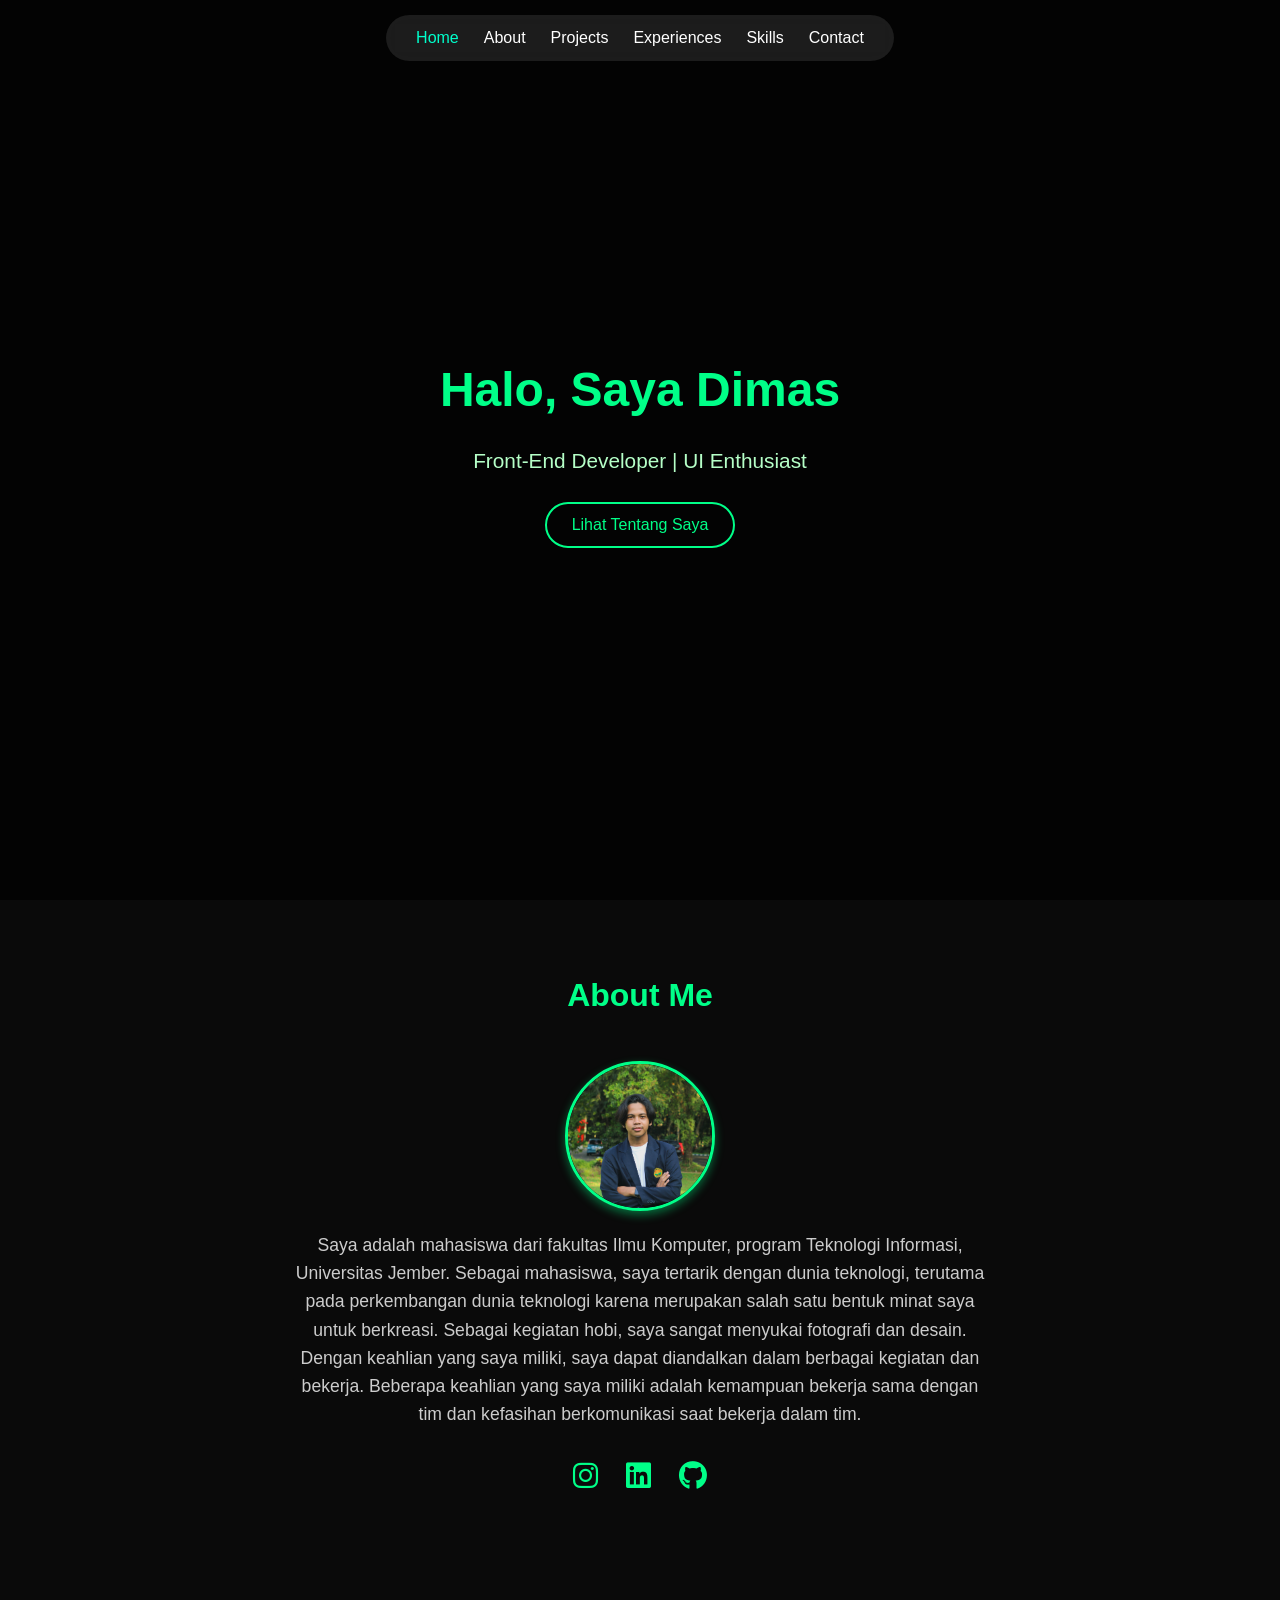
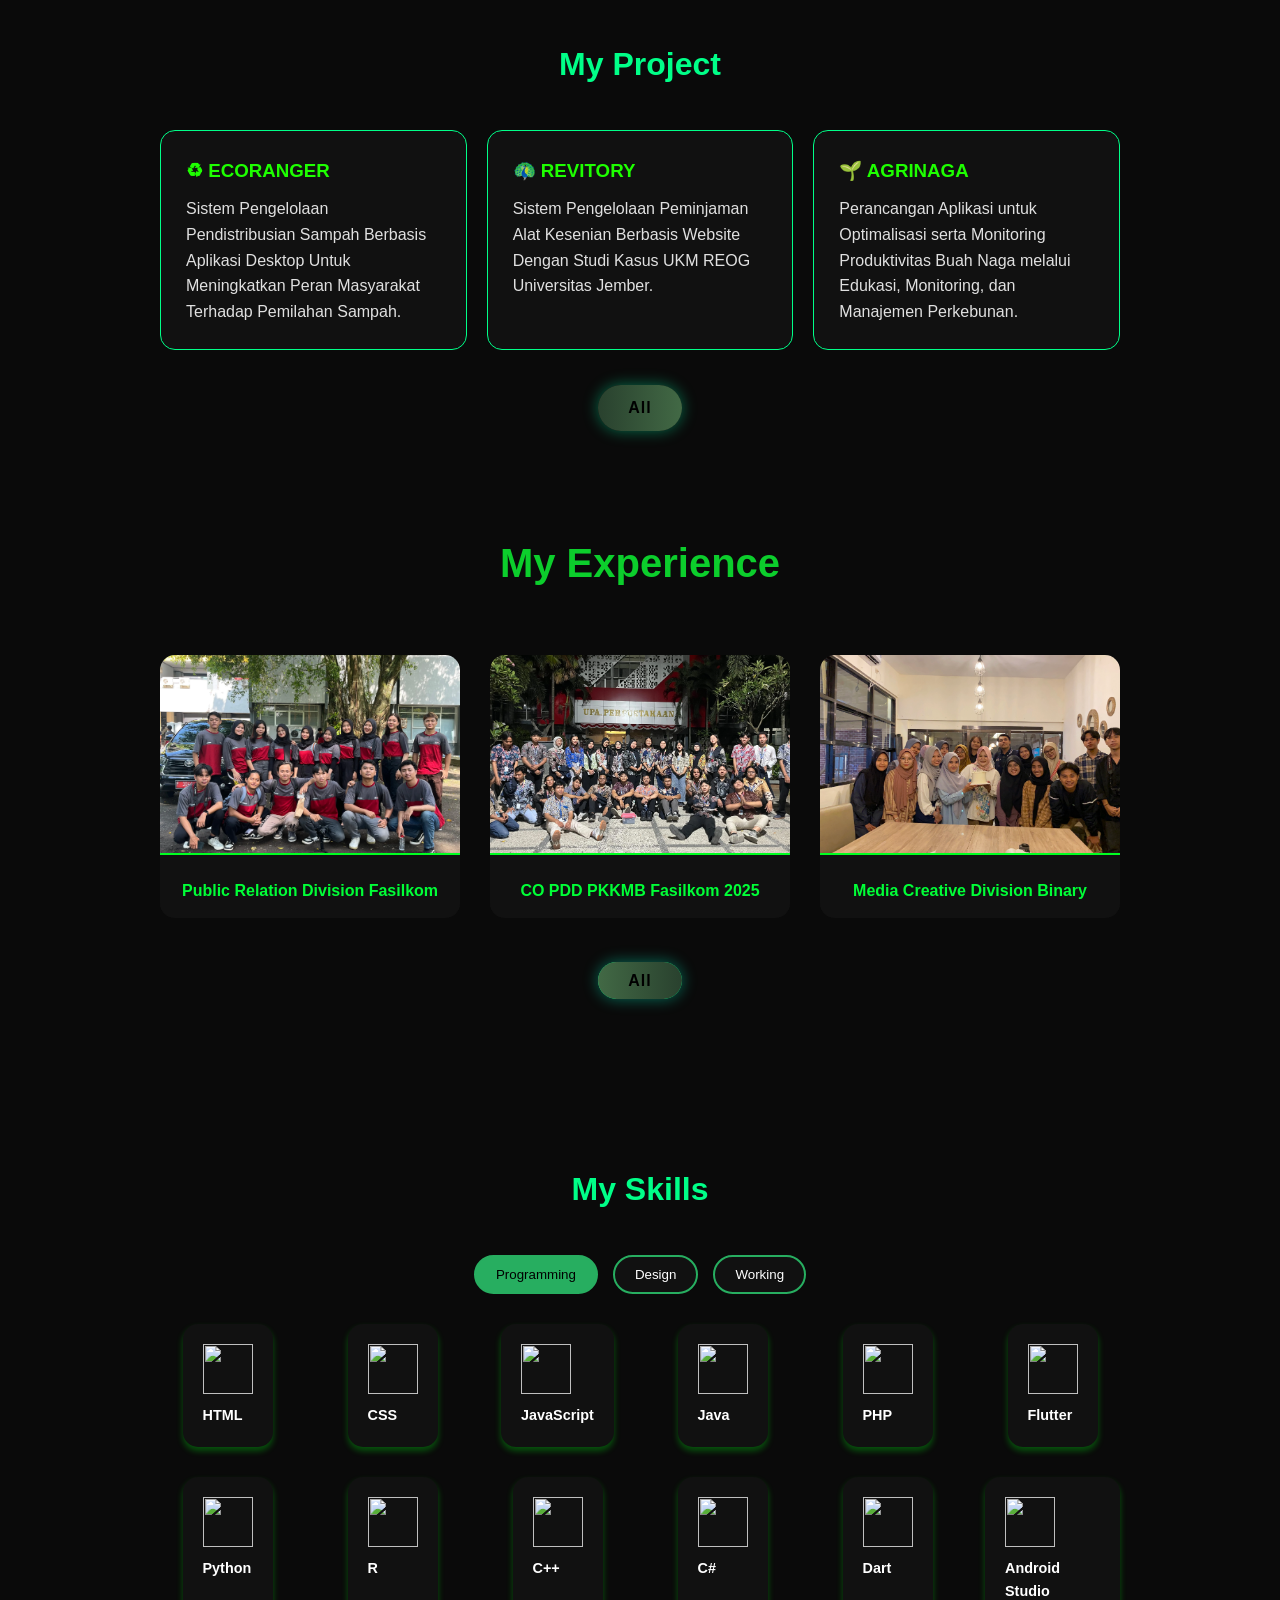
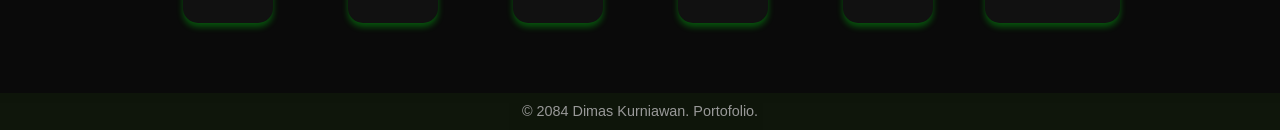
==== commit 43651c46: "update pengalaman" ====
--- a/index.html
+++ b/index.html
@@ -96,7 +96,7 @@
   <div class="pengalaman-container">
     <!-- Pengalaman 1 -->
     <div class="pengalaman-card">
-      <img src="Image/pengalaman 1.jpg" alt="Pengalaman 1" class="pengalaman-img">
+      <img src="Image/Pengalaman 1.webp" alt="Pengalaman 1" class="pengalaman-img">
       <div class="pengalaman-info">
         <h3>Public Relation Division Fasilkom</h3>
       </div>
@@ -104,7 +104,7 @@
 
     <!-- Pengalaman 2 -->
     <div class="pengalaman-card">
-      <img src="Image/pengalaman 2.jpg" alt="Pengalaman 2" class="pengalaman-img">
+      <img src="Image/Pengalaman 2.webp" alt="Pengalaman 2" class="pengalaman-img">
       <div class="pengalaman-info">
         <h3>CO PDD PKKMB Fasilkom 2025</h3>
       </div>
@@ -112,7 +112,7 @@
 
     <!-- Pengalaman 3 -->
     <div class="pengalaman-card">
-      <img src="Image/pengalaman 3.jpeg" alt="Pengalaman 3" class="pengalaman-img">
+      <img src="Image/Pengalaman 3.webp" alt="Pengalaman 3" class="pengalaman-img">
       <div class="pengalaman-info">
         <h3>Media Creative Division Binary</h3>
       </div>
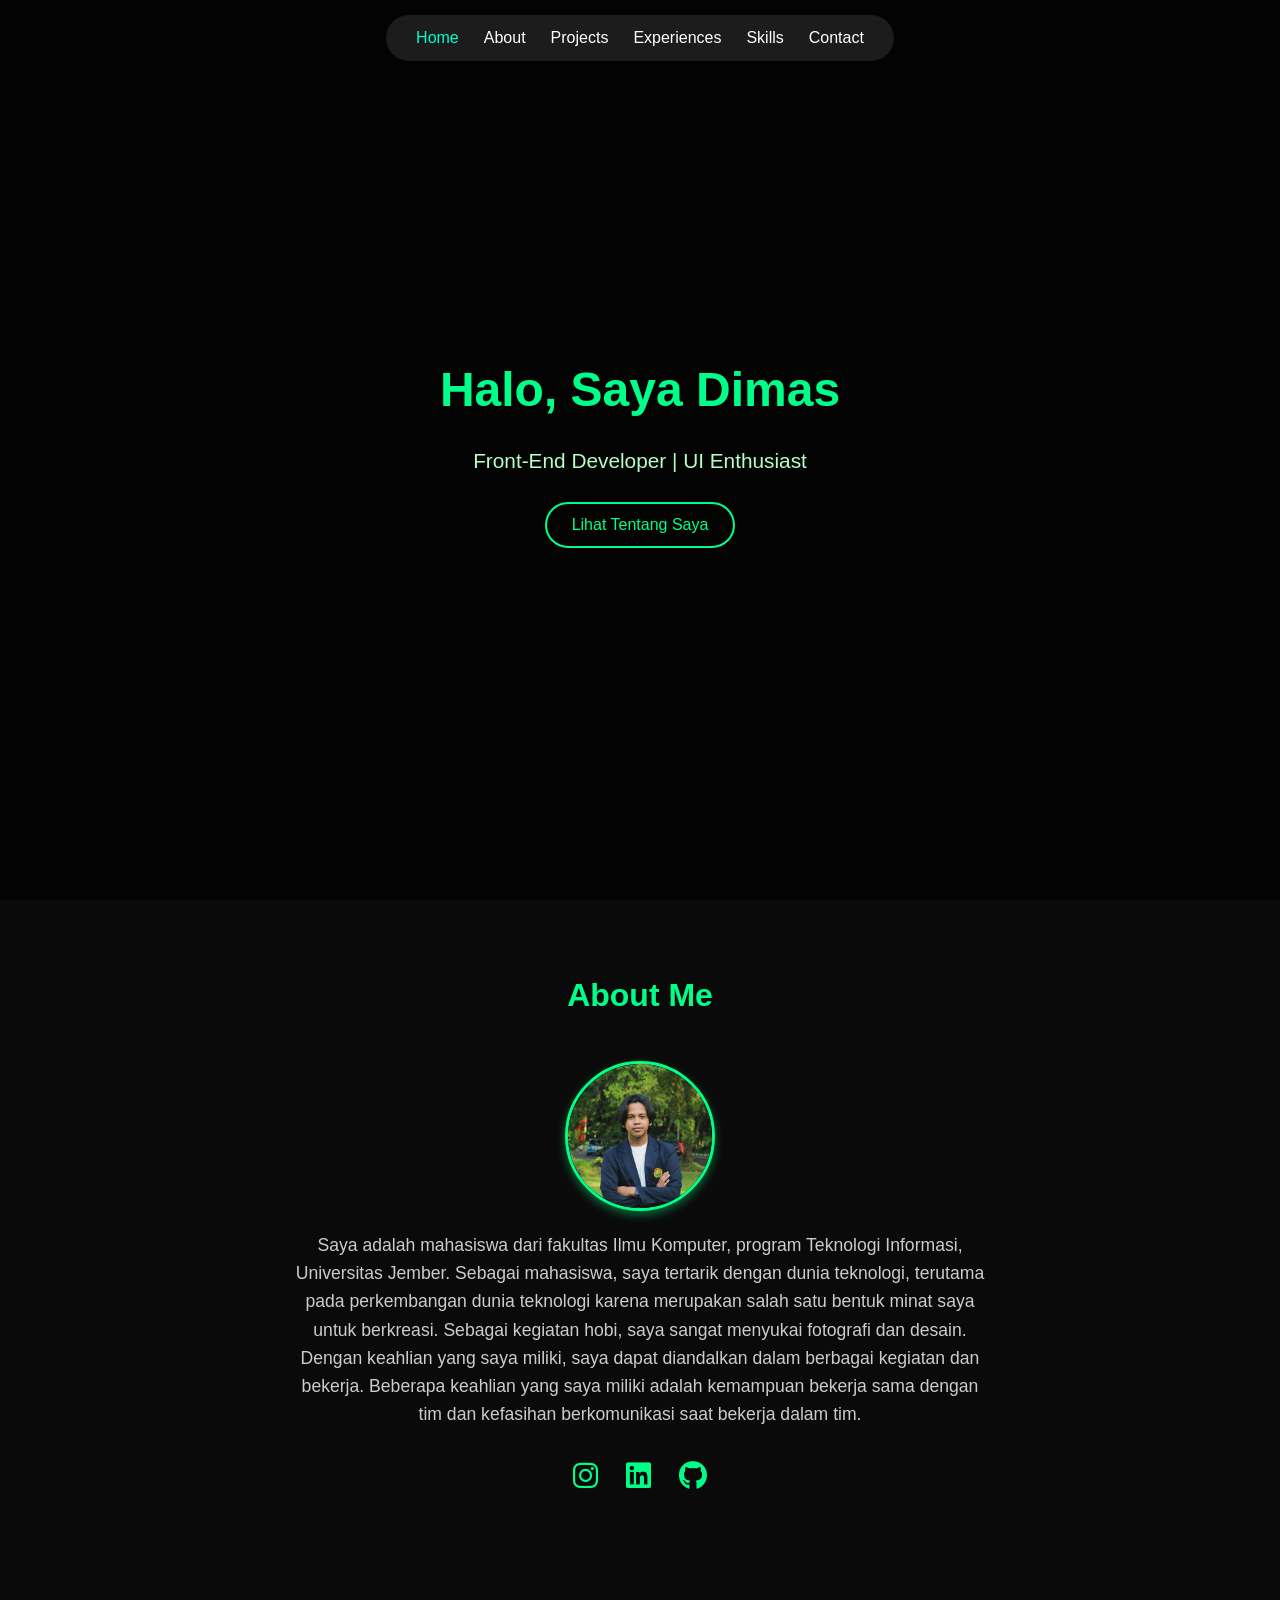
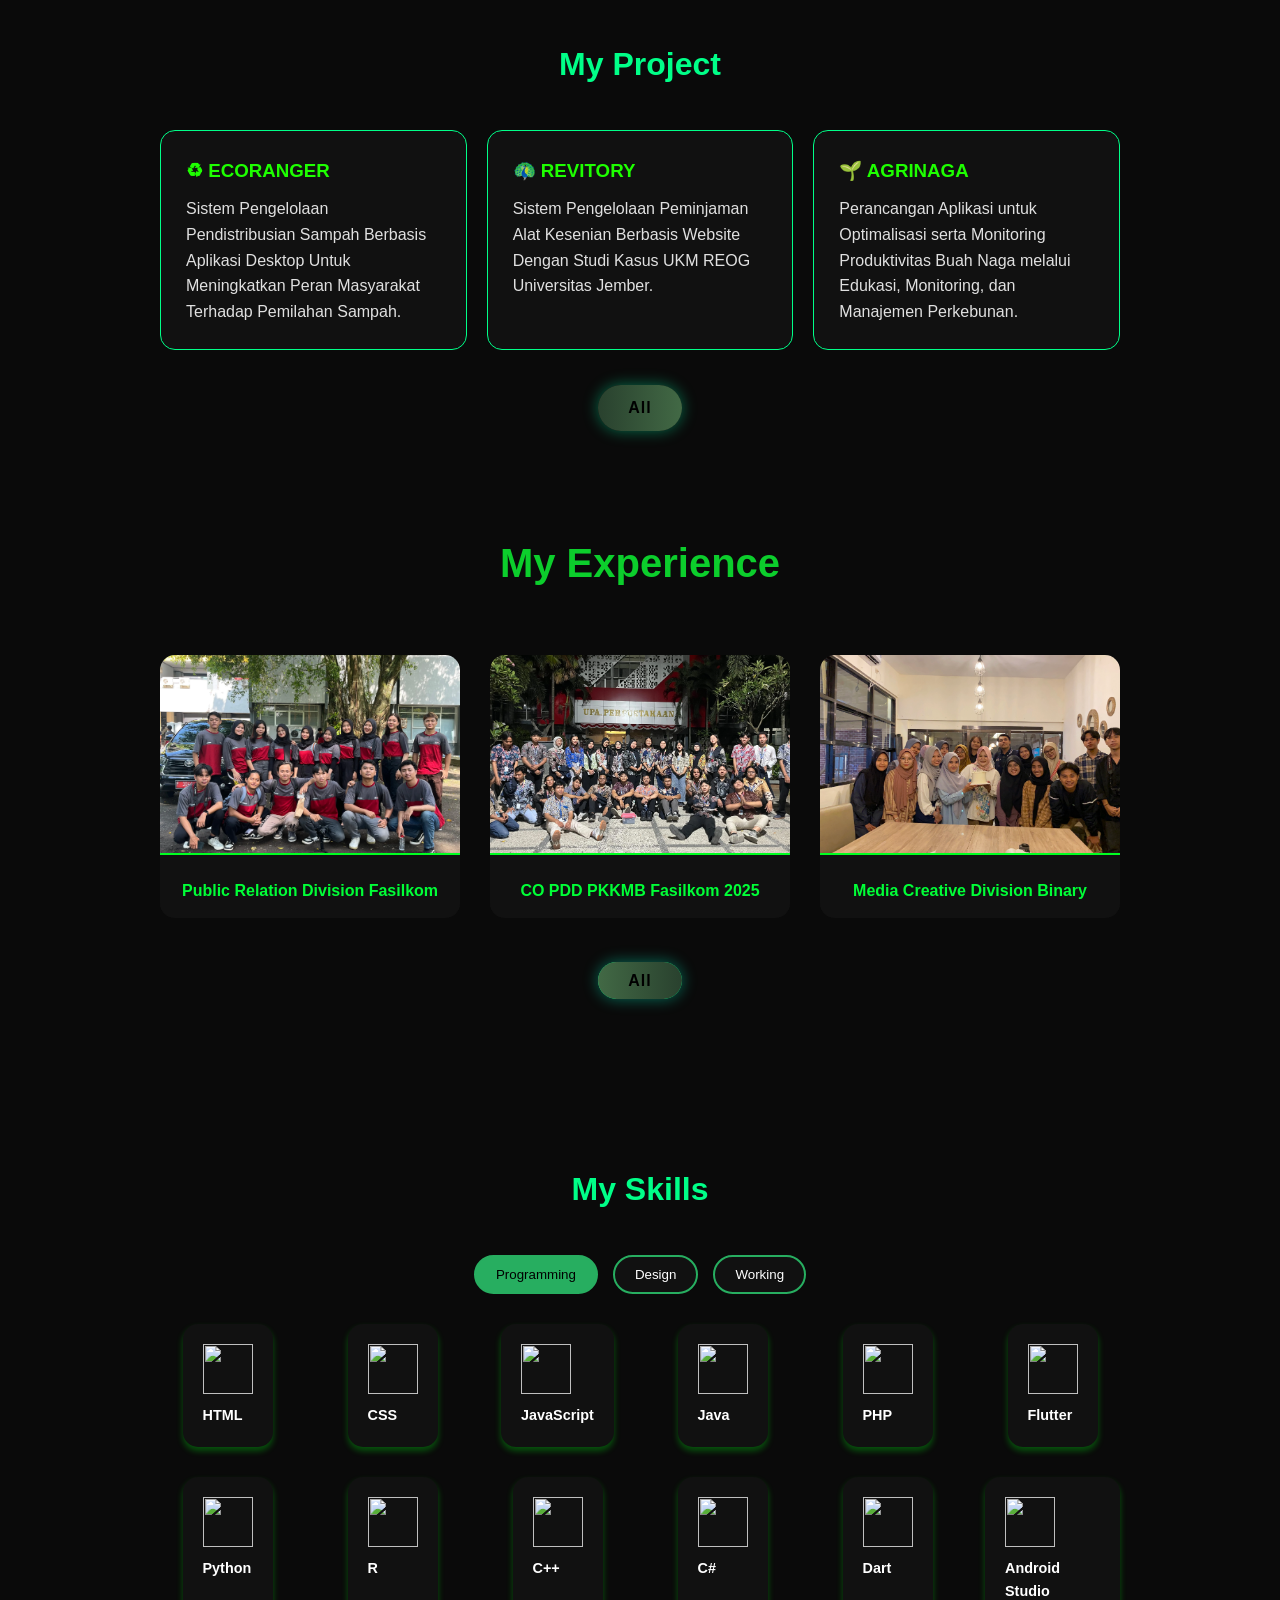
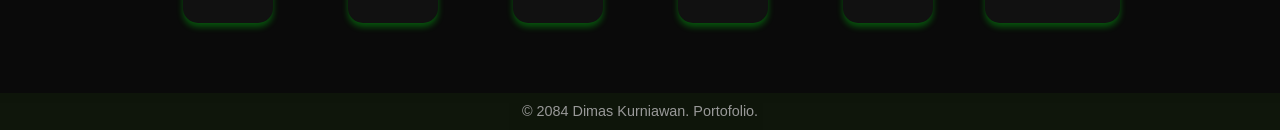
==== commit 6a29442d: "update index.html" ====
--- a/index.html
+++ b/index.html
@@ -48,7 +48,7 @@
   <!-- ABOUT -->
  <section id="about" class="about">
   <h2>About Me</h2>
-  <img src="Image/foto gue.JPG" alt="Foto Saya" class="profile-pic">
+  <img src="Image/foto gue.webp" alt="Foto Saya" class="profile-pic">
 
   <p>
     Saya adalah mahasiswa dari fakultas Ilmu Komputer, program Teknologi Informasi, Universitas Jember. 
